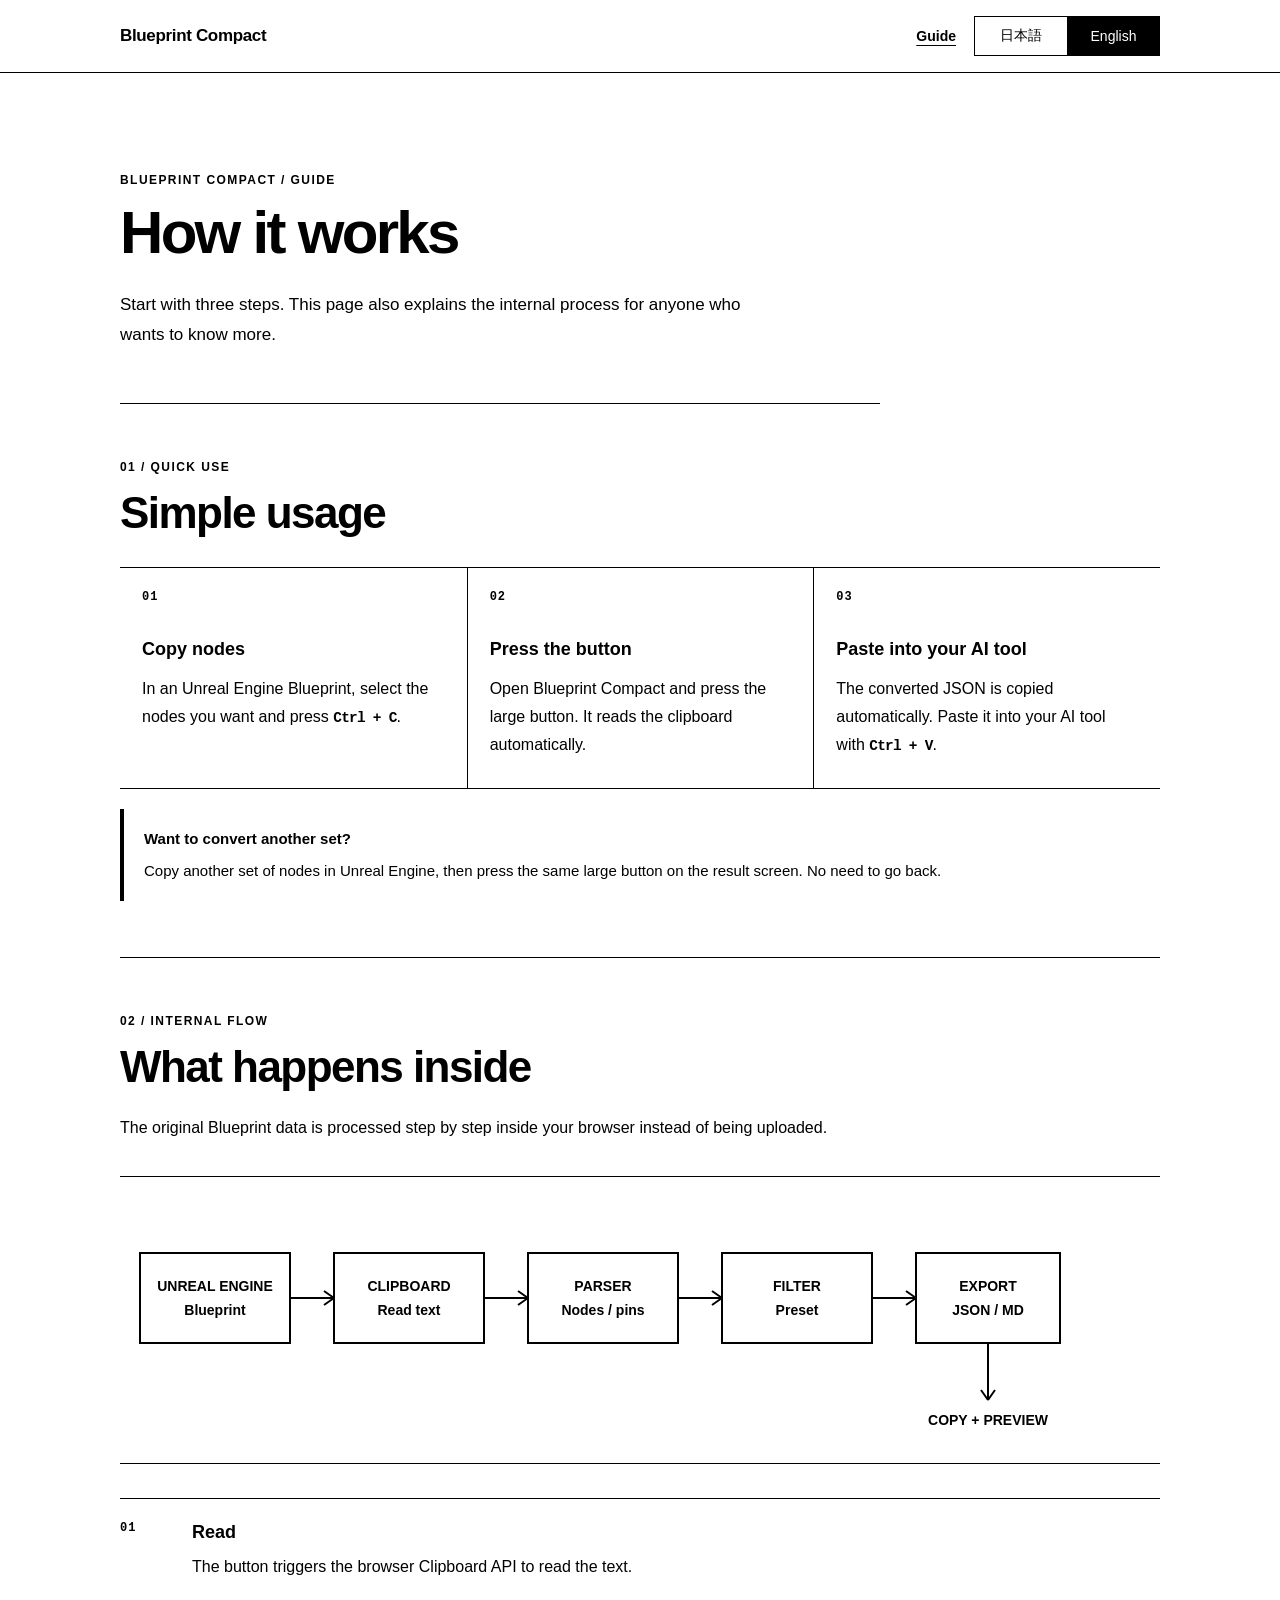
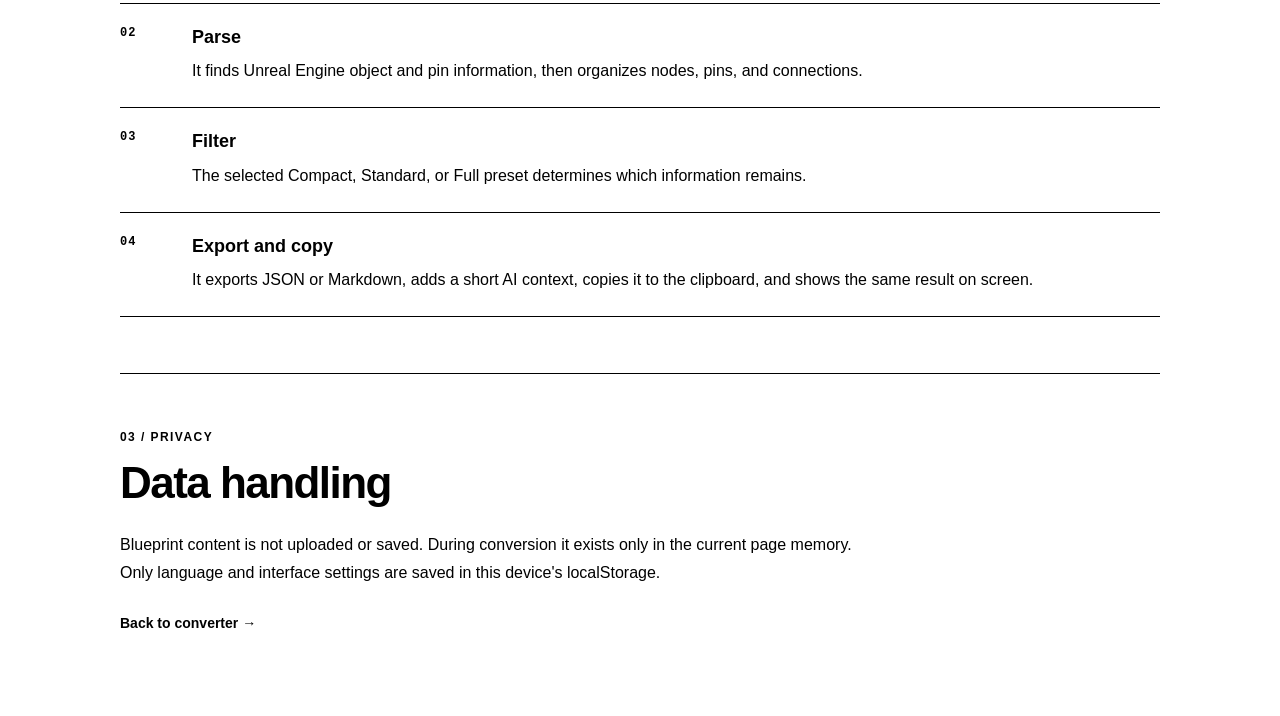
==== guide.html @ af779fa2 "Add bilingual usage and architecture guide" ====
<!doctype html>
<html lang="ja" data-language="ja">
  <head>
    <meta charset="utf-8">
    <meta name="viewport" content="width=device-width, initial-scale=1">
    <meta name="description" content="Learn how Blueprint Compact works and how to convert Unreal Engine Blueprint clipboard data into AI-ready text.">
    <meta name="color-scheme" content="light">
    <title>Guide — Blueprint Compact</title>
    <link rel="icon" type="image/svg+xml" href="data:image/svg+xml,%3Csvg xmlns='http://www.w3.org/2000/svg' viewBox='0 0 32 32'%3E%3Crect width='32' height='32' fill='white'/%3E%3Cpath d='M7 7h7v7H7zm11 11h7v7h-7zM14 10h4v2h-4zm4 2h2v6h-2z' fill='black'/%3E%3Crect x='1' y='1' width='30' height='30' fill='none' stroke='black' stroke-width='2'/%3E%3C/svg%3E">
    <link rel="stylesheet" href="style.css">
    <script src="guide.js" defer></script>
  </head>
  <body>
    <header class="site-header">
      <div class="header-inner">
        <a class="wordmark" href="./" aria-label="Blueprint Compact home">Blueprint Compact</a>
        <div class="header-actions">
          <a class="guide-link is-current" href="guide.html">
            <span data-i18n-lang="ja">使い方・仕組み</span>
            <span data-i18n-lang="en">Guide</span>
          </a>
          <div class="language-switch" role="group" aria-label="Language">
            <button type="button" class="language-button" data-language-button="ja" aria-pressed="true">日本語</button>
            <button type="button" class="language-button" data-language-button="en" aria-pressed="false">English</button>
          </div>
        </div>
      </div>
    </header>

    <main class="guide-shell">
      <section class="guide-hero">
        <p class="eyebrow">BLUEPRINT COMPACT / GUIDE</p>
        <h1>
          <span data-i18n-lang="ja">使い方と仕組み</span>
          <span data-i18n-lang="en">How it works</span>
        </h1>
        <p class="guide-lead">
          <span data-i18n-lang="ja">最初は3ステップだけ。もっと知りたい人向けに、ページ内部の処理も簡単に説明します。</span>
          <span data-i18n-lang="en">Start with three steps. This page also explains the internal process for anyone who wants to know more.</span>
        </p>
      </section>

      <section class="guide-section" aria-labelledby="guide-use-title">
        <div class="guide-section-heading">
          <p class="eyebrow">01 / QUICK USE</p>
          <h2 id="guide-use-title">
            <span data-i18n-lang="ja">簡単な使い方</span>
            <span data-i18n-lang="en">Simple usage</span>
          </h2>
        </div>
        <div class="usage-steps">
          <article class="usage-step">
            <span class="step-number">01</span>
            <h3><span data-i18n-lang="ja">ノードをコピー</span><span data-i18n-lang="en">Copy nodes</span></h3>
            <p><span data-i18n-lang="ja">Unreal EngineのBlueprintで、変換したいノードを選択して<kbd>Ctrl + C</kbd>。</span><span data-i18n-lang="en">In an Unreal Engine Blueprint, select the nodes you want and press <kbd>Ctrl + C</kbd>.</span></p>
          </article>
          <article class="usage-step">
            <span class="step-number">02</span>
            <h3><span data-i18n-lang="ja">ボタンを押す</span><span data-i18n-lang="en">Press the button</span></h3>
            <p><span data-i18n-lang="ja">Blueprint Compactを開き、大きなボタンを押します。クリップボードから自動で読み取ります。</span><span data-i18n-lang="en">Open Blueprint Compact and press the large button. It reads the clipboard automatically.</span></p>
          </article>
          <article class="usage-step">
            <span class="step-number">03</span>
            <h3><span data-i18n-lang="ja">AIへ貼り付け</span><span data-i18n-lang="en">Paste into your AI tool</span></h3>
            <p><span data-i18n-lang="ja">変換されたJSONが自動でコピーされます。そのままAIの入力欄へ<kbd>Ctrl + V</kbd>。</span><span data-i18n-lang="en">The converted JSON is copied automatically. Paste it into your AI tool with <kbd>Ctrl + V</kbd>.</span></p>
          </article>
        </div>
        <div class="guide-note">
          <strong><span data-i18n-lang="ja">別のノードを続けて変換するには？</span><span data-i18n-lang="en">Want to convert another set?</span></strong>
          <span data-i18n-lang="ja">Unreal Engineで別のノードをコピーし、結果画面の同じ大きなボタンを押してください。画面を戻る必要はありません。</span>
          <span data-i18n-lang="en">Copy another set of nodes in Unreal Engine, then press the same large button on the result screen. No need to go back.</span>
        </div>
      </section>

      <section class="guide-section" aria-labelledby="guide-flow-title">
        <div class="guide-section-heading">
          <p class="eyebrow">02 / INTERNAL FLOW</p>
          <h2 id="guide-flow-title">
            <span data-i18n-lang="ja">内部で起きていること</span>
            <span data-i18n-lang="en">What happens inside</span>
          </h2>
        </div>
        <p class="section-copy">
          <span data-i18n-lang="ja">Blueprintの元データをそのまま送信するのではなく、ブラウザ内で順番に処理しています。</span>
          <span data-i18n-lang="en">The original Blueprint data is processed step by step inside your browser instead of being uploaded.</span>
        </p>

        <div class="flow-diagram" role="img" aria-label="Unreal Engine to clipboard, parser, filter, exporter, then clipboard and preview">
          <svg viewBox="0 0 960 260" aria-hidden="true" focusable="false">
            <line x1="170" y1="103" x2="214" y2="103"></line>
            <line x1="364" y1="103" x2="408" y2="103"></line>
            <line x1="558" y1="103" x2="602" y2="103"></line>
            <line x1="752" y1="103" x2="796" y2="103"></line>
            <path d="M214 103l-10-7m10 7l-10 7M408 103l-10-7m10 7l-10 7M602 103l-10-7m10 7l-10 7M796 103l-10-7m10 7l-10 7"></path>
            <rect x="20" y="58" width="150" height="90"></rect>
            <rect x="214" y="58" width="150" height="90"></rect>
            <rect x="408" y="58" width="150" height="90"></rect>
            <rect x="602" y="58" width="150" height="90"></rect>
            <rect x="796" y="58" width="144" height="90"></rect>
            <text x="95" y="96">UNREAL ENGINE</text>
            <text x="95" y="120">Blueprint</text>
            <text x="289" y="96">CLIPBOARD</text>
            <text x="289" y="120">Read text</text>
            <text x="483" y="96">PARSER</text>
            <text x="483" y="120">Nodes / pins</text>
            <text x="677" y="96">FILTER</text>
            <text x="677" y="120">Preset</text>
            <text x="868" y="96">EXPORT</text>
            <text x="868" y="120">JSON / MD</text>
            <line x1="868" y1="148" x2="868" y2="205"></line>
            <path d="M868 205l-7-10m7 10l7-10"></path>
            <text x="868" y="230">COPY + PREVIEW</text>
          </svg>
        </div>

        <div class="process-list">
          <article class="process-row"><span class="step-number">01</span><div><h3><span data-i18n-lang="ja">読み取り</span><span data-i18n-lang="en">Read</span></h3><p><span data-i18n-lang="ja">ボタン操作をきっかけに、ブラウザのClipboard APIからテキストを読み取ります。</span><span data-i18n-lang="en">The button triggers the browser Clipboard API to read the text.</span></p></div></article>
          <article class="process-row"><span class="step-number">02</span><div><h3><span data-i18n-lang="ja">解析</span><span data-i18n-lang="en">Parse</span></h3><p><span data-i18n-lang="ja">Unreal EngineのBegin ObjectやPin情報を見つけ、ノード・ピン・接続関係に整理します。</span><span data-i18n-lang="en">It finds Unreal Engine object and pin information, then organizes nodes, pins, and connections.</span></p></div></article>
          <article class="process-row"><span class="step-number">03</span><div><h3><span data-i18n-lang="ja">整理</span><span data-i18n-lang="en">Filter</span></h3><p><span data-i18n-lang="ja">Compact／Standard／Fullの設定に合わせて、出力する情報を選びます。</span><span data-i18n-lang="en">The selected Compact, Standard, or Full preset determines which information remains.</span></p></div></article>
          <article class="process-row"><span class="step-number">04</span><div><h3><span data-i18n-lang="ja">出力・コピー</span><span data-i18n-lang="en">Export and copy</span></h3><p><span data-i18n-lang="ja">JSONまたはMarkdownへ変換し、AI向け説明文を加えてクリップボードへ保存します。同じ内容を画面にも表示します。</span><span data-i18n-lang="en">It exports JSON or Markdown, adds a short AI context, copies it to the clipboard, and shows the same result on screen.</span></p></div></article>
        </div>
      </section>

      <section class="guide-section privacy-guide" aria-labelledby="guide-privacy-title">
        <div class="guide-section-heading">
          <p class="eyebrow">03 / PRIVACY</p>
          <h2 id="guide-privacy-title">
            <span data-i18n-lang="ja">データの扱い</span>
            <span data-i18n-lang="en">Data handling</span>
          </h2>
        </div>
        <p class="section-copy">
          <span data-i18n-lang="ja">Blueprintの内容はサーバーへ送信せず、保存もしません。変換中は現在のページのメモリ上だけで扱います。言語や設定だけは、この端末のlocalStorageに保存されます。</span>
          <span data-i18n-lang="en">Blueprint content is not uploaded or saved. During conversion it exists only in the current page memory. Only language and interface settings are saved in this device's localStorage.</span>
        </p>
        <a class="back-link" href="./">
          <span data-i18n-lang="ja">変換ページへ戻る →</span>
          <span data-i18n-lang="en">Back to converter →</span>
        </a>
      </section>
    </main>
  </body>
</html>
---- style.css ----
:root {
  --black: #000000;
  --white: #ffffff;
  --content-width: 1040px;
  --focus-width: 3px;
  font-family: Arial, Helvetica, "Noto Sans JP", sans-serif;
  color: var(--black);
  background: var(--white);
  font-synthesis: none;
  text-rendering: optimizeLegibility;
  -webkit-font-smoothing: antialiased;
}

* {
  box-sizing: border-box;
}

html {
  min-width: 320px;
  background: var(--white);
}

body {
  min-height: 100vh;
  margin: 0;
  background: var(--white);
  color: var(--black);
}

button,
select {
  font: inherit;
  color: inherit;
}

button,
select,
.paste-zone {
  border-radius: 0;
}

button {
  cursor: pointer;
}

button:focus-visible,
select:focus-visible,
.paste-zone:focus-visible,
pre:focus-visible {
  outline: var(--focus-width) solid var(--black);
  outline-offset: 3px;
}

[hidden] {
  display: none !important;
}

html[data-language="ja"] [data-i18n-lang="en"] {
  display: none;
}

html[data-language="en"] [data-i18n-lang="ja"] {
  display: none;
}

.site-header {
  border-bottom: 1px solid var(--black);
}

.header-inner {
  width: min(calc(100% - 40px), var(--content-width));
  min-height: 72px;
  margin: 0 auto;
  display: flex;
  align-items: center;
  justify-content: space-between;
  gap: 24px;
}

.header-actions {
  display: flex;
  align-items: center;
  gap: 18px;
}

.guide-link,
.text-link,
.back-link {
  color: var(--black);
  font-size: 0.875rem;
  font-weight: 700;
  text-decoration: none;
}

.guide-link:hover,
.text-link:hover,
.back-link:hover {
  text-decoration: underline;
  text-underline-offset: 4px;
}

.guide-link.is-current {
  text-decoration: underline;
  text-underline-offset: 4px;
}

.wordmark {
  color: var(--black);
  font-size: 1.0625rem;
  font-weight: 700;
  letter-spacing: -0.02em;
  text-decoration: none;
}

.language-switch {
  display: grid;
  grid-template-columns: 1fr 1fr;
  border: 1px solid var(--black);
}

.language-button {
  min-width: 92px;
  min-height: 38px;
  padding: 8px 14px;
  border: 0;
  border-left: 1px solid var(--black);
  background: var(--white);
  font-size: 0.875rem;
}

.language-button:first-child {
  border-left: 0;
}

.language-button[aria-pressed="true"] {
  background: var(--black);
  color: var(--white);
}

.app-shell {
  width: min(calc(100% - 40px), var(--content-width));
  margin: 0 auto;
  padding: clamp(56px, 9vw, 108px) 0 48px;
}

.section-intro {
  max-width: 720px;
}

.eyebrow {
  margin: 0 0 14px;
  font-size: 0.75rem;
  font-weight: 700;
  letter-spacing: 0.12em;
}

h1 {
  margin: 0;
  font-size: clamp(2rem, 5vw, 3.75rem);
  font-weight: 700;
  line-height: 1.08;
  letter-spacing: -0.045em;
}

.intro-copy {
  margin: 24px 0 0;
  font-size: 1rem;
  line-height: 1.75;
}

.paste-zone {
  min-height: 350px;
  margin-top: 52px;
  padding: 44px 24px;
  border: 1px solid var(--black);
  display: flex;
  flex-direction: column;
  align-items: center;
  justify-content: center;
  text-align: center;
  transition: background-color 100ms ease, color 100ms ease;
}

.paste-zone.is-receiving {
  background: var(--black);
  color: var(--white);
}

.paste-zone.is-receiving .action-hint {
  color: var(--white);
}

kbd {
  font-family: "SFMono-Regular", Consolas, "Liberation Mono", monospace;
  font-size: clamp(1.75rem, 5vw, 3.5rem);
  font-weight: 700;
  letter-spacing: -0.05em;
}

.paste-label {
  margin: 18px 0 24px;
  font-size: 1rem;
}

.action-hint,
.action-status,
.output-note {
  color: var(--black);
  font-family: "SFMono-Regular", Consolas, "Liberation Mono", monospace;
  font-size: 0.75rem;
  line-height: 1.5;
}

.action-hint {
  margin: 18px 0 0;
}

.quick-start {
  margin-top: 44px;
  padding-top: 24px;
  border-top: 1px solid var(--black);
}

.quick-start-heading {
  display: flex;
  align-items: flex-end;
  justify-content: space-between;
  gap: 24px;
}

.quick-start h2 {
  margin-top: 0;
}

.quick-grid {
  display: grid;
  grid-template-columns: repeat(3, minmax(0, 1fr));
  margin-top: 20px;
  border-top: 1px solid var(--black);
  border-bottom: 1px solid var(--black);
}

.quick-step {
  min-height: 92px;
  padding: 16px;
  border-left: 1px solid var(--black);
  display: flex;
  flex-direction: column;
  justify-content: space-between;
  gap: 15px;
  font-size: 0.9375rem;
  line-height: 1.45;
}

.quick-step:first-child {
  border-left: 0;
}

.step-number {
  display: block;
  font-family: "SFMono-Regular", Consolas, "Liberation Mono", monospace;
  font-size: 0.75rem;
  font-weight: 700;
  letter-spacing: 0.08em;
}

.primary-button,
.secondary-button {
  min-height: 52px;
  border: 1px solid var(--black);
  padding: 13px 24px;
  font-weight: 700;
}

.primary-button {
  width: 100%;
  background: var(--black);
  color: var(--white);
  font-size: 1rem;
}

.primary-button:hover {
  background: var(--white);
  color: var(--black);
}

.convert-cta {
  width: min(100%, 620px);
  min-height: 84px;
  border: 1px solid var(--black);
  padding: 18px 28px;
  background: var(--black);
  color: var(--white);
  font-size: clamp(1.05rem, 2.4vw, 1.3rem);
  font-weight: 700;
  letter-spacing: -0.02em;
  transition: background-color 120ms ease, color 120ms ease;
}

.convert-cta:hover {
  background: var(--white);
  color: var(--black);
}

.convert-cta:active {
  transform: translateY(1px);
}

.convert-feedback {
  display: none;
}

.is-copied .convert-default {
  display: none;
}

.is-copied .convert-feedback {
  display: inline;
}

.secondary-button {
  background: var(--white);
  color: var(--black);
}

.secondary-button:hover,
.action-cell:hover,
.disclosure-button:hover {
  background: var(--black);
  color: var(--white);
}

.result-heading {
  display: flex;
  align-items: flex-end;
  justify-content: space-between;
  gap: 32px;
}

.repeat-action {
  margin-top: 30px;
}

.repeat-action .convert-cta {
  width: 100%;
}

.action-status {
  min-height: 18px;
  margin: 11px 0 0;
  text-align: center;
}

.graph-counts {
  margin: 0 0 4px;
  white-space: nowrap;
  font-family: "SFMono-Regular", Consolas, "Liberation Mono", monospace;
  font-size: 0.875rem;
}

.count-divider {
  margin: 0 8px;
}

.copy-feedback,
.action-feedback {
  display: none;
}

.is-copied .copy-default,
.is-copied .action-default {
  display: none;
}

.is-copied .copy-feedback,
.is-copied .action-feedback {
  display: inline;
}

.control-grid {
  margin-top: 26px;
  display: grid;
  grid-template-columns: repeat(2, minmax(0, 1fr));
  border: 1px solid var(--black);
}

.control-cell {
  min-width: 0;
  min-height: 92px;
  padding: 15px 16px;
  border: 0;
  border-left: 1px solid var(--black);
  background: var(--white);
  display: flex;
  flex-direction: column;
  align-items: stretch;
  justify-content: space-between;
  gap: 10px;
}

.control-cell:first-child {
  border-left: 0;
}

.control-label {
  font-size: 0.75rem;
  font-weight: 700;
  letter-spacing: 0.06em;
  text-transform: uppercase;
}

.control-value {
  font-size: 1rem;
  font-weight: 700;
  text-align: left;
}

select {
  width: 100%;
  min-height: 34px;
  padding: 4px 26px 4px 0;
  border: 0;
  border-bottom: 1px solid var(--black);
  background: var(--white);
  font-size: 1rem;
  font-weight: 700;
}

.action-cell {
  cursor: pointer;
  text-align: left;
}

.output-section {
  margin-top: 30px;
  padding-top: 28px;
  border-top: 1px solid var(--black);
}

.output-heading {
  display: flex;
  align-items: flex-end;
  justify-content: space-between;
  gap: 28px;
}

h2 {
  margin: 0;
  font-size: clamp(1.4rem, 3vw, 2rem);
  line-height: 1.15;
  letter-spacing: -0.035em;
}

.format-switch {
  display: grid;
  grid-template-columns: repeat(3, minmax(0, 1fr));
  border: 1px solid var(--black);
}

.format-button {
  min-height: 42px;
  min-width: 104px;
  padding: 8px 14px;
  border: 0;
  border-left: 1px solid var(--black);
  background: var(--white);
  font-size: 0.8125rem;
  font-weight: 700;
}

.format-button:first-child {
  border-left: 0;
}

.format-button[aria-pressed="true"] {
  background: var(--black);
  color: var(--white);
}

.format-button:hover {
  background: var(--black);
  color: var(--white);
}

.output-section pre {
  max-height: 460px;
  margin-top: 18px;
}

.output-actions {
  display: flex;
  align-items: center;
  gap: 18px;
  margin-top: 14px;
}

.output-actions .primary-button {
  width: auto;
  min-width: 190px;
}

.output-note {
  margin: 0;
}

.guide-shell {
  width: min(calc(100% - 40px), var(--content-width));
  margin: 0 auto;
  padding: clamp(56px, 9vw, 100px) 0 72px;
}

.guide-hero {
  max-width: 760px;
  padding-bottom: 54px;
  border-bottom: 1px solid var(--black);
}

.guide-lead {
  max-width: 650px;
  margin: 24px 0 0;
  font-size: 1.0625rem;
  line-height: 1.75;
}

.guide-section {
  padding: 56px 0;
  border-bottom: 1px solid var(--black);
}

.guide-section-heading {
  max-width: 720px;
}

.guide-section-heading h2 {
  margin-top: 0;
  font-size: clamp(1.75rem, 4vw, 2.75rem);
}

.usage-steps {
  display: grid;
  grid-template-columns: repeat(3, minmax(0, 1fr));
  margin-top: 28px;
  border-top: 1px solid var(--black);
  border-bottom: 1px solid var(--black);
}

.usage-step {
  min-height: 220px;
  padding: 22px;
  border-left: 1px solid var(--black);
}

.usage-step:first-child {
  border-left: 0;
}

.usage-step h3,
.process-row h3 {
  margin: 34px 0 14px;
  font-size: 1.125rem;
  line-height: 1.3;
}

.usage-step p,
.process-row p,
.section-copy {
  margin: 0;
  font-size: 1rem;
  line-height: 1.75;
}

.usage-step kbd {
  font-size: 0.9em;
}

.guide-note {
  margin-top: 20px;
  padding: 18px 20px;
  border-left: 4px solid var(--black);
  display: grid;
  gap: 8px;
  font-size: 0.9375rem;
  line-height: 1.6;
}

.section-copy {
  max-width: 760px;
  margin-top: 22px;
}

.flow-diagram {
  margin-top: 34px;
  padding: 18px 0 8px;
  border-top: 1px solid var(--black);
  border-bottom: 1px solid var(--black);
  overflow-x: auto;
}

.flow-diagram svg {
  display: block;
  width: 960px;
  max-width: none;
  height: auto;
}

.flow-diagram rect,
.flow-diagram line,
.flow-diagram path {
  fill: var(--white);
  stroke: var(--black);
  stroke-width: 2;
}

.flow-diagram line,
.flow-diagram path {
  fill: none;
}

.flow-diagram text {
  fill: var(--black);
  font-family: Arial, Helvetica, sans-serif;
  font-size: 14px;
  font-weight: 700;
  text-anchor: middle;
}

.process-list {
  margin-top: 34px;
}

.process-row {
  display: grid;
  grid-template-columns: 52px 1fr;
  gap: 20px;
  padding: 22px 0;
  border-bottom: 1px solid var(--black);
}

.process-row:first-child {
  border-top: 1px solid var(--black);
}

.process-row h3 {
  margin: 0 0 8px;
}

.privacy-guide {
  padding-bottom: 12px;
  border-bottom: 0;
}

.back-link {
  display: inline-block;
  margin-top: 28px;
}

.size-row {
  min-height: 60px;
  padding: 17px 0;
  border-bottom: 1px solid var(--black);
  display: flex;
  align-items: center;
  justify-content: space-between;
  gap: 24px;
  font-family: "SFMono-Regular", Consolas, "Liberation Mono", monospace;
  font-size: 0.9375rem;
}

.size-row p {
  margin: 0;
}

.size-arrow {
  margin: 0 12px;
}

#reduction-value {
  font-weight: 700;
}

.disclosure-list {
  border-bottom: 1px solid var(--black);
}

.disclosure {
  border-top: 1px solid var(--black);
}

.disclosure:first-child {
  border-top: 0;
}

.disclosure-button {
  width: 100%;
  min-height: 60px;
  padding: 16px 0;
  border: 0;
  background: var(--white);
  display: flex;
  align-items: center;
  justify-content: space-between;
  gap: 20px;
  font-weight: 700;
  text-align: left;
}

.disclosure-symbol {
  width: 24px;
  flex: 0 0 auto;
  font-family: "SFMono-Regular", Consolas, monospace;
  font-size: 1.375rem;
  font-weight: 400;
  text-align: center;
}

.disclosure-panel {
  padding: 0 0 22px;
}

pre {
  max-height: 440px;
  margin: 0;
  padding: 22px;
  overflow: auto;
  border: 1px solid var(--black);
  background: var(--white);
  color: var(--black);
  font-family: "SFMono-Regular", Consolas, "Liberation Mono", monospace;
  font-size: 0.8125rem;
  line-height: 1.65;
  white-space: pre;
  tab-size: 2;
}

.settings-panel {
  display: grid;
  grid-template-columns: 1fr 1fr;
  gap: 36px;
}

.settings-panel[hidden] {
  display: none;
}

fieldset {
  margin: 0;
  padding: 0;
  border: 0;
}

legend {
  width: 100%;
  margin-bottom: 14px;
  padding-bottom: 10px;
  border-bottom: 1px solid var(--black);
  font-size: 0.75rem;
  font-weight: 700;
  letter-spacing: 0.08em;
  text-transform: uppercase;
}

fieldset label {
  min-height: 38px;
  display: flex;
  align-items: center;
  gap: 10px;
  font-size: 0.9375rem;
  cursor: pointer;
}

input[type="checkbox"] {
  width: 18px;
  height: 18px;
  margin: 0;
  accent-color: var(--black);
}

.inline-message {
  margin: 18px 0 0;
  padding: 14px 16px;
  border: 1px solid var(--black);
  font-size: 0.9375rem;
  line-height: 1.55;
}

.warning-message {
  border-top: 0;
  margin-top: 0;
}

.privacy-note {
  margin: 24px 0 0;
  font-size: 0.8125rem;
  line-height: 1.5;
}

@media (max-width: 720px) {
  .header-inner,
  .app-shell {
    width: min(calc(100% - 28px), var(--content-width));
  }

  .header-inner {
    min-height: 64px;
  }

  .header-actions {
    gap: 12px;
  }

  .language-button {
    min-width: 76px;
    min-height: 36px;
    padding: 7px 10px;
    font-size: 0.8125rem;
  }

  .app-shell {
    padding-top: 52px;
  }

  .paste-zone {
    min-height: 300px;
    margin-top: 38px;
  }

  .result-heading {
    align-items: flex-start;
    flex-direction: column;
    gap: 18px;
  }

  .control-grid {
    grid-template-columns: 1fr 1fr;
  }

  .control-cell {
    border-top: 1px solid var(--black);
  }

  .control-cell:nth-child(-n + 2) {
    border-top: 0;
  }

  .control-cell:nth-child(odd) {
    border-left: 0;
  }

  .control-cell:nth-child(even) {
    border-left: 1px solid var(--black);
  }

  .output-heading {
    align-items: stretch;
    flex-direction: column;
    gap: 18px;
  }

  .format-switch {
    width: 100%;
  }

  .format-button {
    min-width: 0;
    padding: 8px 7px;
  }

  .output-actions {
    align-items: stretch;
    flex-direction: column;
    gap: 10px;
  }

  .output-actions .primary-button {
    width: 100%;
  }

  .settings-panel {
    grid-template-columns: 1fr;
    gap: 28px;
  }

  .quick-grid,
  .usage-steps {
    grid-template-columns: 1fr;
  }

  .quick-step,
  .usage-step {
    border-left: 0;
    border-top: 1px solid var(--black);
  }

  .quick-step:first-child,
  .usage-step:first-child {
    border-top: 0;
  }

  .usage-step {
    min-height: 0;
  }

  .guide-shell {
    width: min(calc(100% - 28px), var(--content-width));
    padding-top: 52px;
  }

  .guide-hero {
    padding-bottom: 40px;
  }

  .guide-section {
    padding: 44px 0;
  }
}

@media (max-width: 460px) {
  .header-inner {
    align-items: flex-start;
    padding: 14px 0;
    flex-direction: column;
    gap: 12px;
  }

  .header-actions {
    width: 100%;
    justify-content: space-between;
  }

  .language-switch {
    width: 100%;
  }

  .language-button {
    min-width: 0;
  }

  h1 {
    font-size: 2.35rem;
  }

  .graph-counts {
    white-space: normal;
    line-height: 1.7;
  }

  .count-divider {
    margin: 0 4px;
  }

  .size-row {
    align-items: flex-start;
    flex-direction: column;
    gap: 7px;
  }
}

@media (prefers-reduced-motion: reduce) {
  *,
  *::before,
  *::after {
    scroll-behavior: auto !important;
    transition-duration: 0.01ms !important;
  }
}
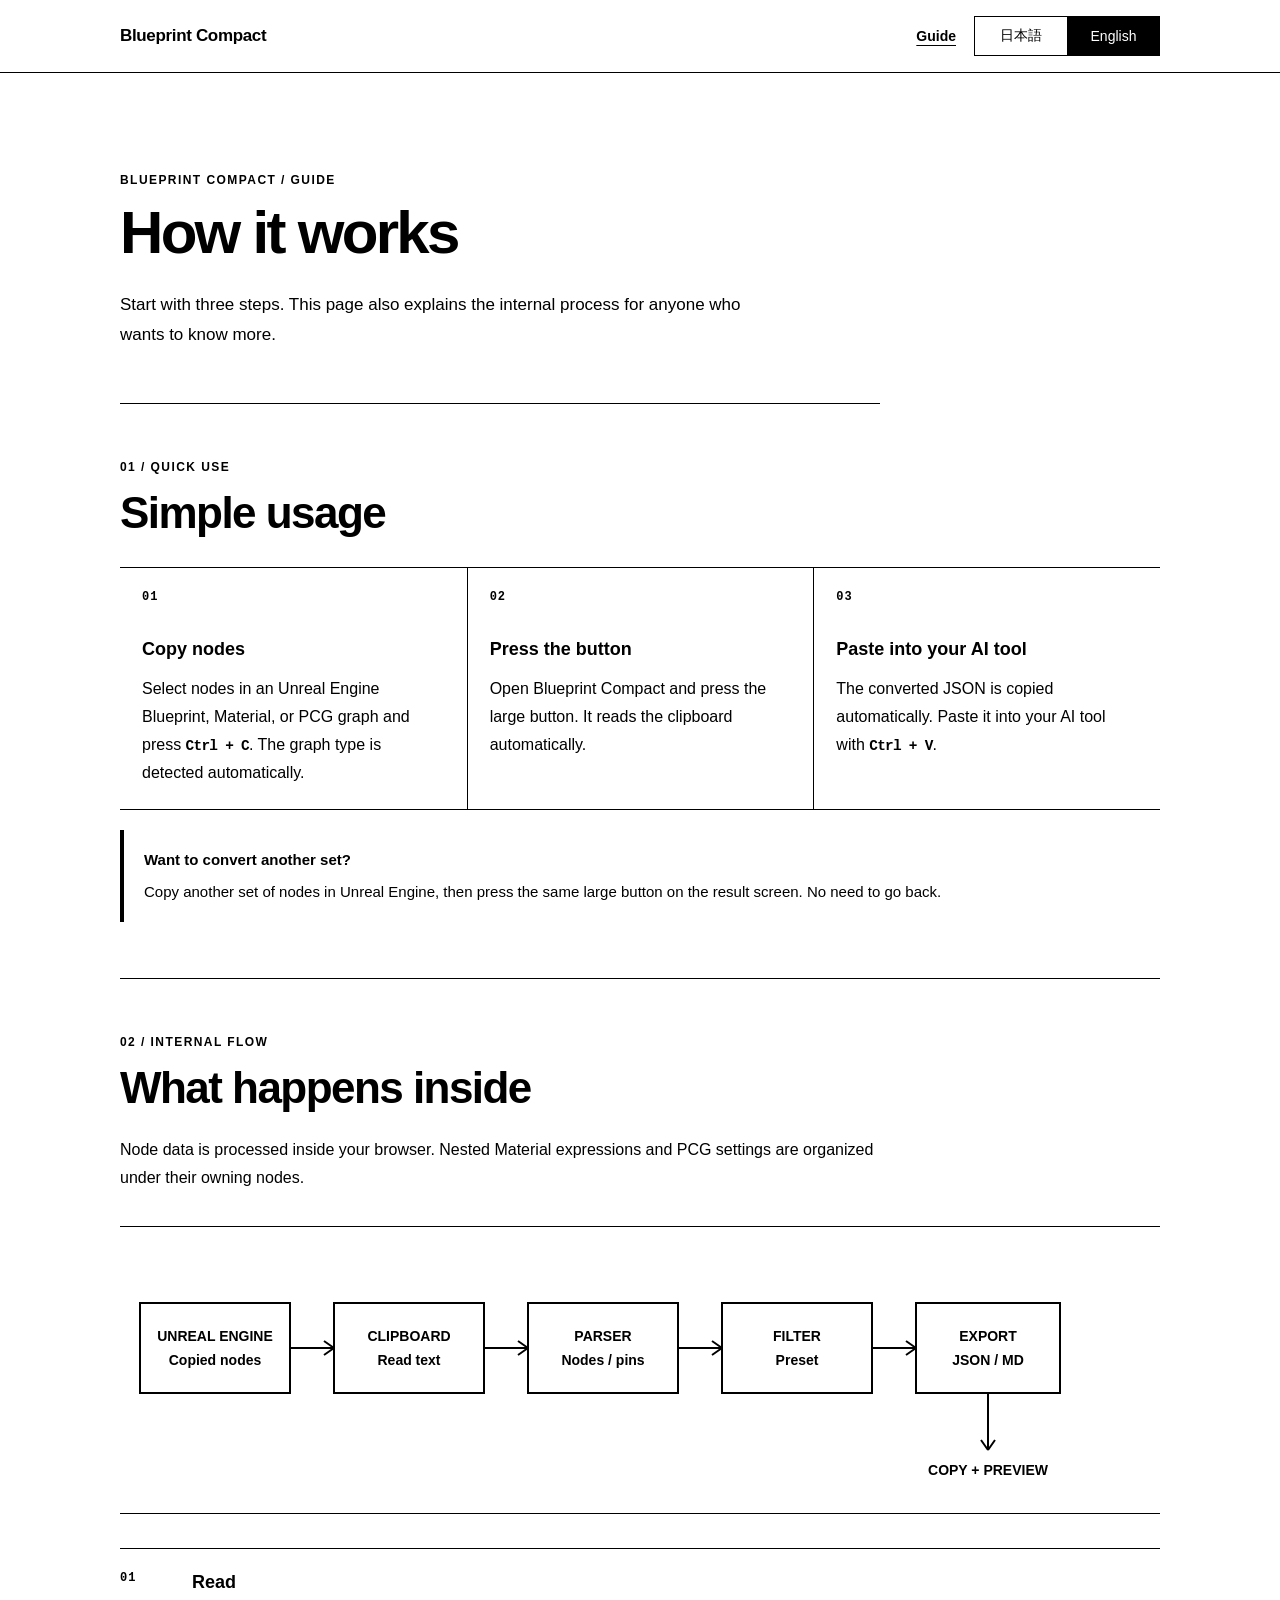
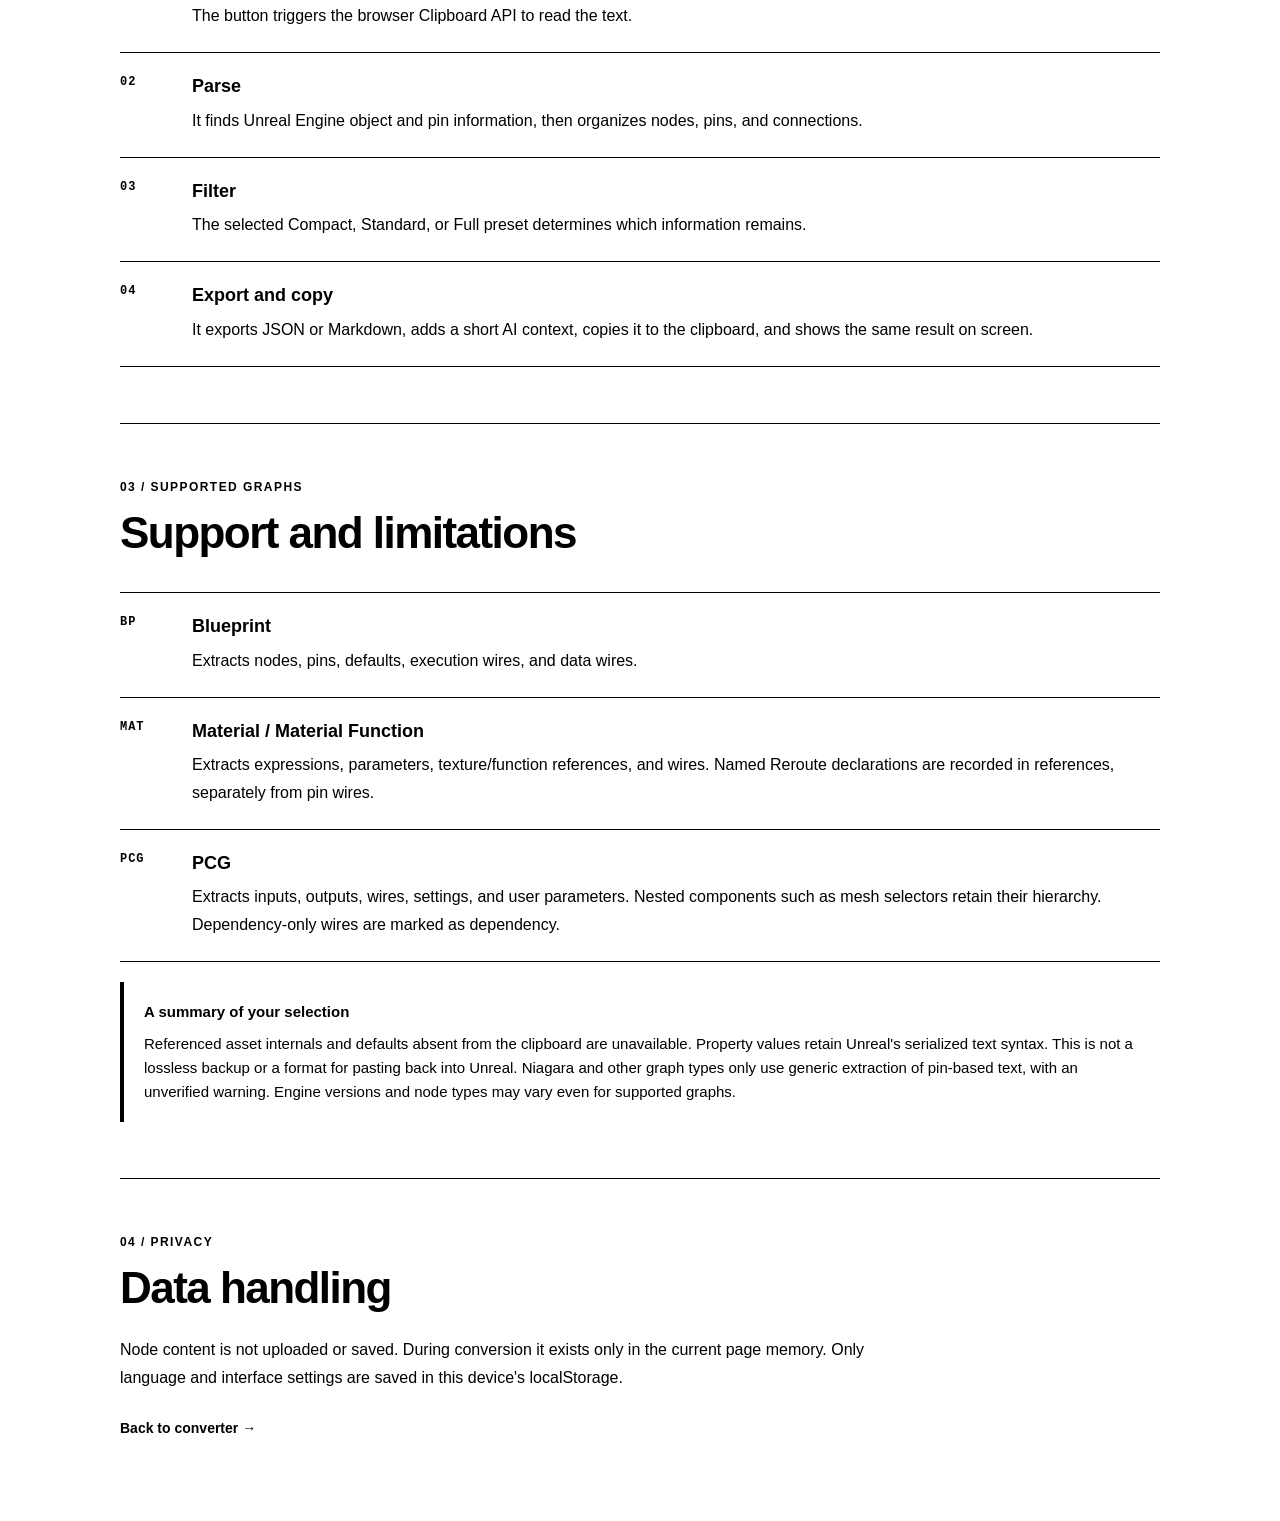
==== commit e929c5b6: "Support Material and PCG graphs with nested settings, references and bilingual guidance" ====
--- a/guide.html
+++ b/guide.html
@@ -52,7 +52,7 @@
           <article class="usage-step">
             <span class="step-number">01</span>
             <h3><span data-i18n-lang="ja">ノードをコピー</span><span data-i18n-lang="en">Copy nodes</span></h3>
-            <p><span data-i18n-lang="ja">Unreal EngineのBlueprintで、変換したいノードを選択して<kbd>Ctrl + C</kbd>。</span><span data-i18n-lang="en">In an Unreal Engine Blueprint, select the nodes you want and press <kbd>Ctrl + C</kbd>.</span></p>
+            <p><span data-i18n-lang="ja">Unreal EngineのBlueprint・Material・PCGで、変換したいノードを選択して<kbd>Ctrl + C</kbd>。種類は自動で判別します。</span><span data-i18n-lang="en">Select nodes in an Unreal Engine Blueprint, Material, or PCG graph and press <kbd>Ctrl + C</kbd>. The graph type is detected automatically.</span></p>
           </article>
           <article class="usage-step">
             <span class="step-number">02</span>
@@ -81,8 +81,8 @@
           </h2>
         </div>
         <p class="section-copy">
-          <span data-i18n-lang="ja">Blueprintの元データをそのまま送信するのではなく、ブラウザ内で順番に処理しています。</span>
-          <span data-i18n-lang="en">The original Blueprint data is processed step by step inside your browser instead of being uploaded.</span>
+          <span data-i18n-lang="ja">ノードの元データはブラウザ内で処理します。MaterialのExpressionやPCGのSettingsなど、入れ子の情報も所有するノードごとに整理します。</span>
+          <span data-i18n-lang="en">Node data is processed inside your browser. Nested Material expressions and PCG settings are organized under their owning nodes.</span>
         </p>
 
         <div class="flow-diagram" role="img" aria-label="Unreal Engine to clipboard, parser, filter, exporter, then clipboard and preview">
@@ -98,18 +98,18 @@
             <rect x="602" y="58" width="150" height="90"></rect>
             <rect x="796" y="58" width="144" height="90"></rect>
             <text x="95" y="96">UNREAL ENGINE</text>
-            <text x="95" y="120">Blueprint</text>
+            <text x="95" y="120"><tspan data-i18n-lang="ja">コピーしたノード</tspan><tspan data-i18n-lang="en">Copied nodes</tspan></text>
             <text x="289" y="96">CLIPBOARD</text>
-            <text x="289" y="120">Read text</text>
+            <text x="289" y="120"><tspan data-i18n-lang="ja">テキスト読み取り</tspan><tspan data-i18n-lang="en">Read text</tspan></text>
             <text x="483" y="96">PARSER</text>
-            <text x="483" y="120">Nodes / pins</text>
+            <text x="483" y="120"><tspan data-i18n-lang="ja">ノード・ピン</tspan><tspan data-i18n-lang="en">Nodes / pins</tspan></text>
             <text x="677" y="96">FILTER</text>
-            <text x="677" y="120">Preset</text>
+            <text x="677" y="120"><tspan data-i18n-lang="ja">プリセット</tspan><tspan data-i18n-lang="en">Preset</tspan></text>
             <text x="868" y="96">EXPORT</text>
             <text x="868" y="120">JSON / MD</text>
             <line x1="868" y1="148" x2="868" y2="205"></line>
             <path d="M868 205l-7-10m7 10l7-10"></path>
-            <text x="868" y="230">COPY + PREVIEW</text>
+            <text x="868" y="230"><tspan data-i18n-lang="ja">コピー + プレビュー</tspan><tspan data-i18n-lang="en">COPY + PREVIEW</tspan></text>
           </svg>
         </div>
 
@@ -121,17 +121,34 @@
         </div>
       </section>
 
+      <section class="guide-section" aria-labelledby="guide-support-title">
+        <div class="guide-section-heading">
+          <p class="eyebrow">03 / SUPPORTED GRAPHS</p>
+          <h2 id="guide-support-title"><span data-i18n-lang="ja">対応範囲と注意点</span><span data-i18n-lang="en">Support and limitations</span></h2>
+        </div>
+        <div class="process-list">
+          <article class="process-row"><span class="step-number">BP</span><div><h3>Blueprint</h3><p><span data-i18n-lang="ja">ノード・ピン・デフォルト値と、実行線・データ線を整理します。</span><span data-i18n-lang="en">Extracts nodes, pins, defaults, execution wires, and data wires.</span></p></div></article>
+          <article class="process-row"><span class="step-number">MAT</span><div><h3>Material / Material Function</h3><p><span data-i18n-lang="ja">Expression、パラメータ、テクスチャ・関数の参照と接続を抽出。Named Rerouteの宣言先は、線とは別のreferencesに残します。</span><span data-i18n-lang="en">Extracts expressions, parameters, texture/function references, and wires. Named Reroute declarations are recorded in references, separately from pin wires.</span></p></div></article>
+          <article class="process-row"><span class="step-number">PCG</span><div><h3>PCG</h3><p><span data-i18n-lang="ja">入出力・接続・Settings・ユーザーパラメータを抽出。内部のMesh Selector等も階層付きで残します。依存関係はdependencyとして区別します。</span><span data-i18n-lang="en">Extracts inputs, outputs, wires, settings, and user parameters. Nested components such as mesh selectors retain their hierarchy. Dependency-only wires are marked as dependency.</span></p></div></article>
+        </div>
+        <div class="guide-note">
+          <strong><span data-i18n-lang="ja">コピー範囲の要約です</span><span data-i18n-lang="en">A summary of your selection</span></strong>
+          <span data-i18n-lang="ja">参照先アセットの内部や、コピーに含まれない既定値は取得できません。設定値はUnrealのテキスト表記で保持します。完全保存やUnrealへの再貼り付け用ではありません。Niagara等はピン付きテキストの汎用抽出のみで、未検証の警告を表示します。対応済みの種類でもエンジンのバージョンやノードによって差があります。</span>
+          <span data-i18n-lang="en">Referenced asset internals and defaults absent from the clipboard are unavailable. Property values retain Unreal's serialized text syntax. This is not a lossless backup or a format for pasting back into Unreal. Niagara and other graph types only use generic extraction of pin-based text, with an unverified warning. Engine versions and node types may vary even for supported graphs.</span>
+        </div>
+      </section>
+
       <section class="guide-section privacy-guide" aria-labelledby="guide-privacy-title">
         <div class="guide-section-heading">
-          <p class="eyebrow">03 / PRIVACY</p>
+          <p class="eyebrow">04 / PRIVACY</p>
           <h2 id="guide-privacy-title">
             <span data-i18n-lang="ja">データの扱い</span>
             <span data-i18n-lang="en">Data handling</span>
           </h2>
         </div>
         <p class="section-copy">
-          <span data-i18n-lang="ja">Blueprintの内容はサーバーへ送信せず、保存もしません。変換中は現在のページのメモリ上だけで扱います。言語や設定だけは、この端末のlocalStorageに保存されます。</span>
-          <span data-i18n-lang="en">Blueprint content is not uploaded or saved. During conversion it exists only in the current page memory. Only language and interface settings are saved in this device's localStorage.</span>
+          <span data-i18n-lang="ja">ノードの内容はサーバーへ送信せず、保存もしません。変換中は現在のページのメモリ上だけで扱います。言語や設定だけは、この端末のlocalStorageに保存されます。</span>
+          <span data-i18n-lang="en">Node content is not uploaded or saved. During conversion it exists only in the current page memory. Only language and interface settings are saved in this device's localStorage.</span>
         </p>
         <a class="back-link" href="./">
           <span data-i18n-lang="ja">変換ページへ戻る →</span>
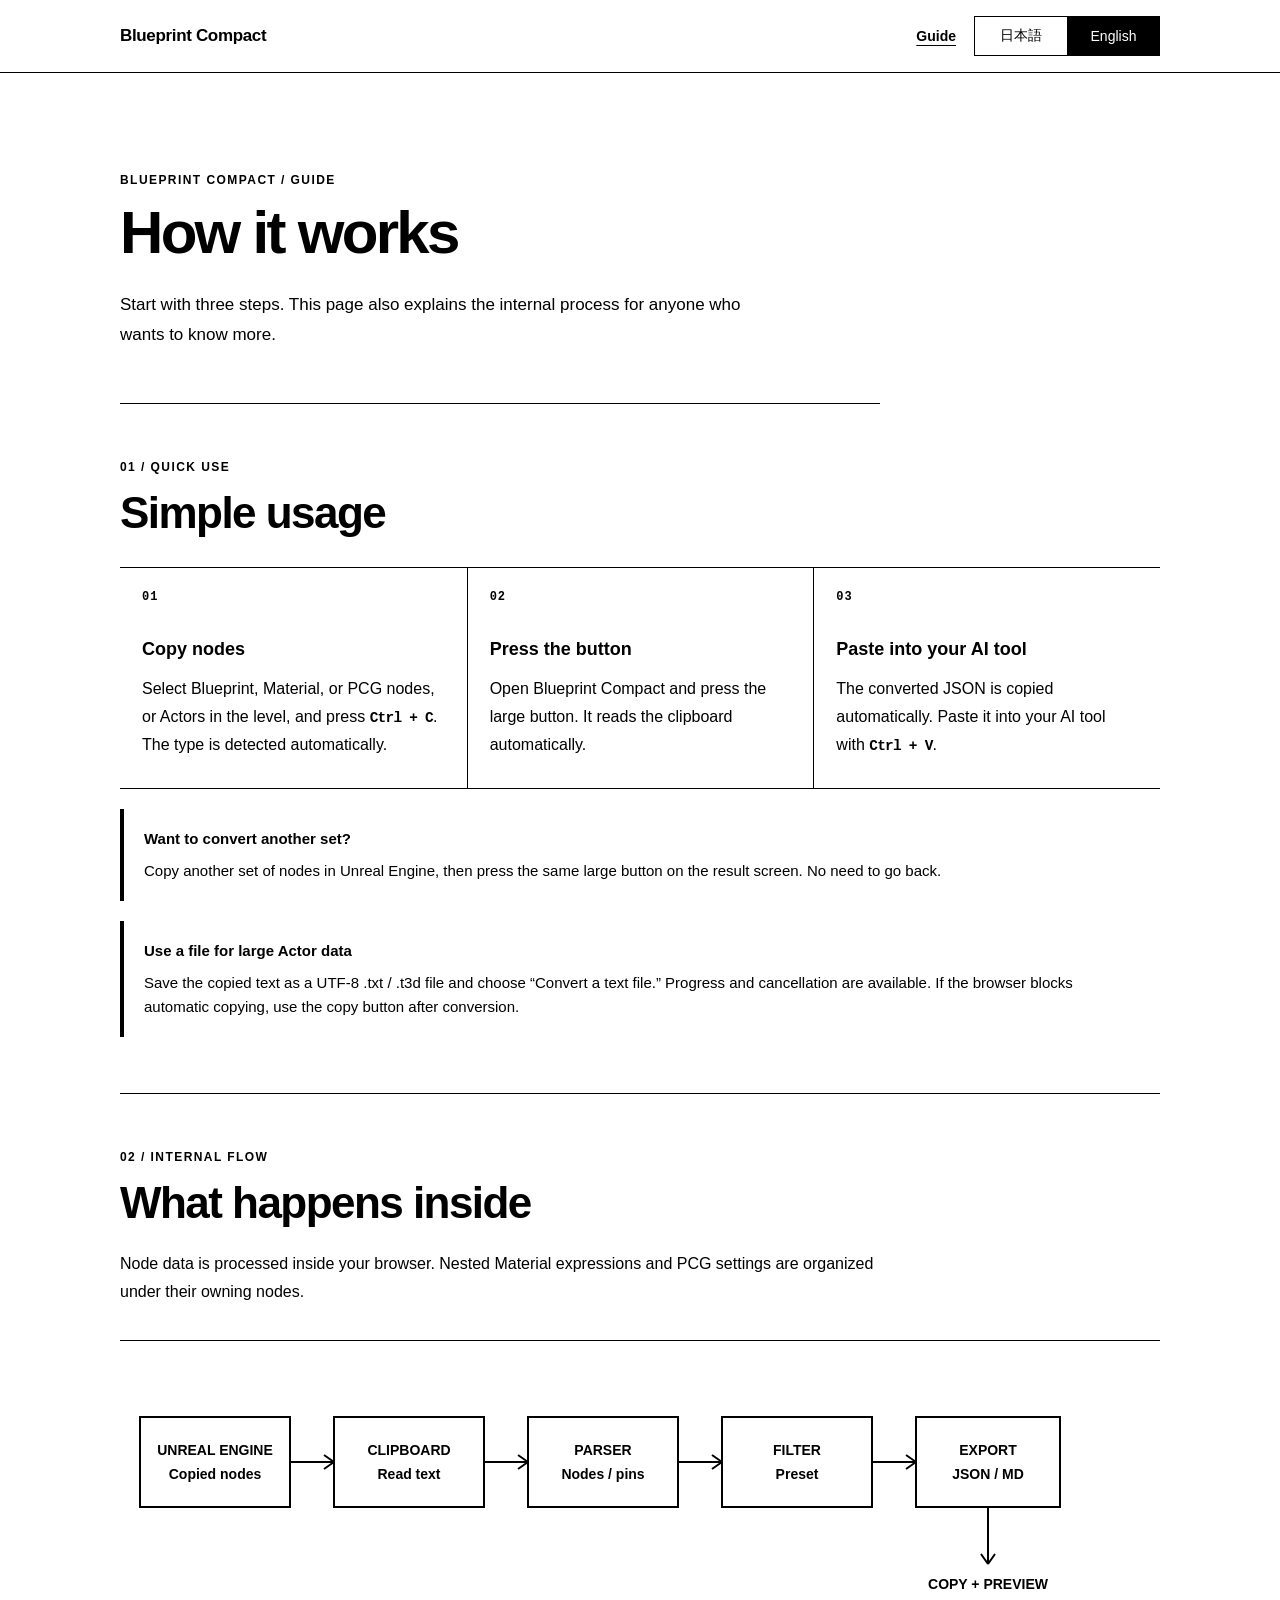
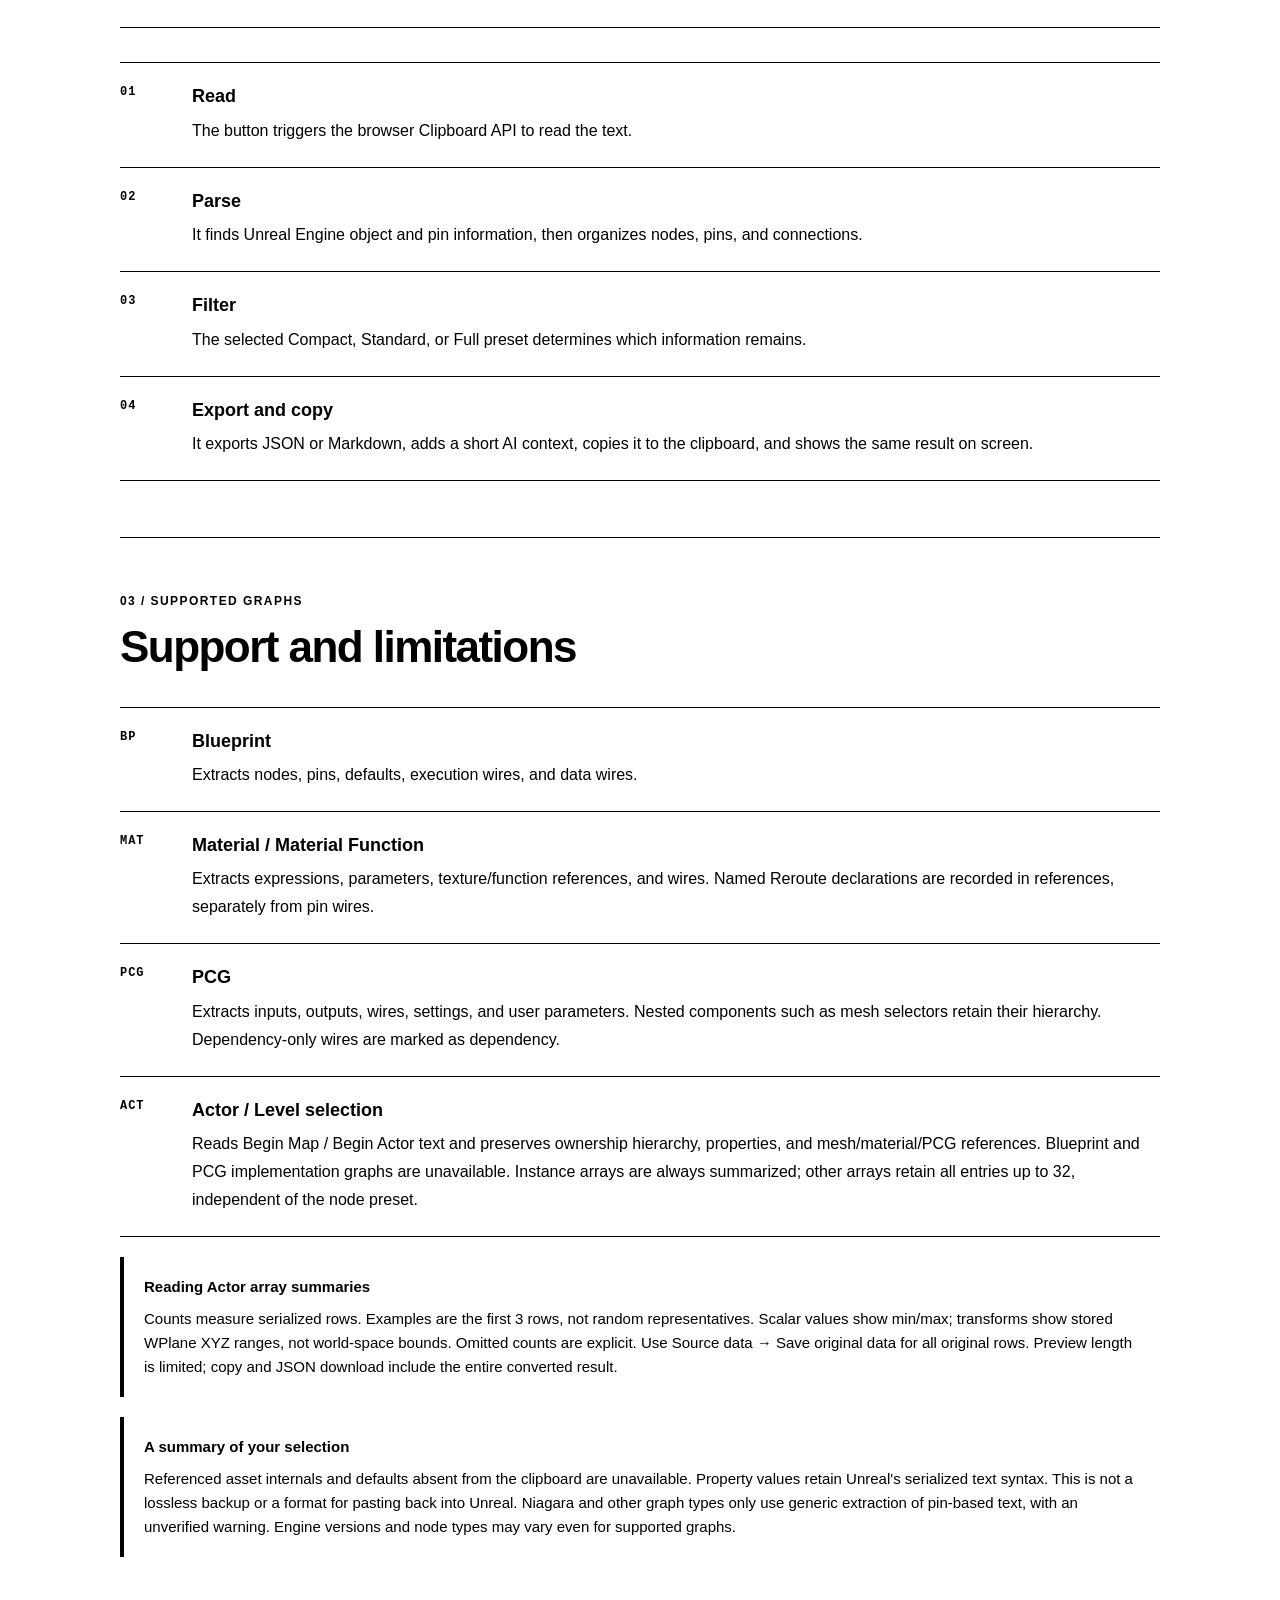
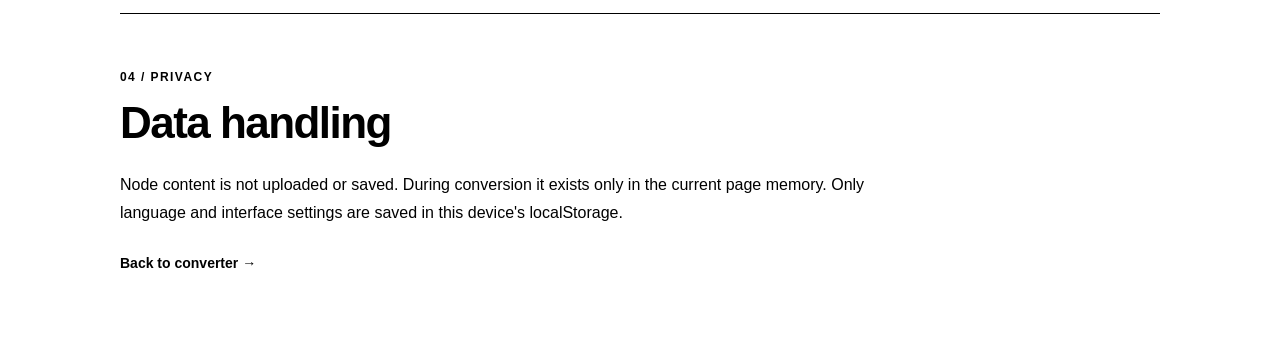
==== commit be8fdd7d: "Add streamed Actor summaries, file input and bilingual large-data workflow" ====
--- a/guide.html
+++ b/guide.html
@@ -52,7 +52,7 @@
           <article class="usage-step">
             <span class="step-number">01</span>
             <h3><span data-i18n-lang="ja">ノードをコピー</span><span data-i18n-lang="en">Copy nodes</span></h3>
-            <p><span data-i18n-lang="ja">Unreal EngineのBlueprint・Material・PCGで、変換したいノードを選択して<kbd>Ctrl + C</kbd>。種類は自動で判別します。</span><span data-i18n-lang="en">Select nodes in an Unreal Engine Blueprint, Material, or PCG graph and press <kbd>Ctrl + C</kbd>. The graph type is detected automatically.</span></p>
+            <p><span data-i18n-lang="ja">Blueprint・Material・PCGのノード、またはレベル上のActorを選択して<kbd>Ctrl + C</kbd>。種類は自動で判別します。</span><span data-i18n-lang="en">Select Blueprint, Material, or PCG nodes, or Actors in the level, and press <kbd>Ctrl + C</kbd>. The type is detected automatically.</span></p>
           </article>
           <article class="usage-step">
             <span class="step-number">02</span>
@@ -69,6 +69,11 @@
           <strong><span data-i18n-lang="ja">別のノードを続けて変換するには？</span><span data-i18n-lang="en">Want to convert another set?</span></strong>
           <span data-i18n-lang="ja">Unreal Engineで別のノードをコピーし、結果画面の同じ大きなボタンを押してください。画面を戻る必要はありません。</span>
           <span data-i18n-lang="en">Copy another set of nodes in Unreal Engine, then press the same large button on the result screen. No need to go back.</span>
+        </div>
+        <div class="guide-note">
+          <strong><span data-i18n-lang="ja">大きなActorデータはファイルでも</span><span data-i18n-lang="en">Use a file for large Actor data</span></strong>
+          <span data-i18n-lang="ja">コピー内容をUTF-8の .txt / .t3d に保存し、「テキストファイルから変換」で読み込めます。処理状況を表示し、中止もできます。コピーがブラウザに拒否された場合は、変換後のコピーボタンを押してください。</span>
+          <span data-i18n-lang="en">Save the copied text as a UTF-8 .txt / .t3d file and choose “Convert a text file.” Progress and cancellation are available. If the browser blocks automatic copying, use the copy button after conversion.</span>
         </div>
       </section>
 
@@ -130,6 +135,12 @@
           <article class="process-row"><span class="step-number">BP</span><div><h3>Blueprint</h3><p><span data-i18n-lang="ja">ノード・ピン・デフォルト値と、実行線・データ線を整理します。</span><span data-i18n-lang="en">Extracts nodes, pins, defaults, execution wires, and data wires.</span></p></div></article>
           <article class="process-row"><span class="step-number">MAT</span><div><h3>Material / Material Function</h3><p><span data-i18n-lang="ja">Expression、パラメータ、テクスチャ・関数の参照と接続を抽出。Named Rerouteの宣言先は、線とは別のreferencesに残します。</span><span data-i18n-lang="en">Extracts expressions, parameters, texture/function references, and wires. Named Reroute declarations are recorded in references, separately from pin wires.</span></p></div></article>
           <article class="process-row"><span class="step-number">PCG</span><div><h3>PCG</h3><p><span data-i18n-lang="ja">入出力・接続・Settings・ユーザーパラメータを抽出。内部のMesh Selector等も階層付きで残します。依存関係はdependencyとして区別します。</span><span data-i18n-lang="en">Extracts inputs, outputs, wires, settings, and user parameters. Nested components such as mesh selectors retain their hierarchy. Dependency-only wires are marked as dependency.</span></p></div></article>
+          <article class="process-row"><span class="step-number">ACT</span><div><h3>Actor / Level selection</h3><p><span data-i18n-lang="ja">Begin Map / Begin Actor形式を読み取り、Actor・Component・Objectの所有階層、設定値、Mesh・Material・PCGなどの参照を保持します。BlueprintやPCGグラフ内部の処理は含まれません。プリセットにかかわらずインスタンス配列は要約し、その他の配列は32件まで全件を保持します。</span><span data-i18n-lang="en">Reads Begin Map / Begin Actor text and preserves ownership hierarchy, properties, and mesh/material/PCG references. Blueprint and PCG implementation graphs are unavailable. Instance arrays are always summarized; other arrays retain all entries up to 32, independent of the node preset.</span></p></div></article>
+        </div>
+        <div class="guide-note">
+          <strong><span data-i18n-lang="ja">Actorの配列要約について</span><span data-i18n-lang="en">Reading Actor array summaries</span></strong>
+          <span data-i18n-lang="ja">件数は記録された行数です。examplesは先頭3件で、ランダムな代表値ではありません。スカラー値は最小・最大、Transformは保存されたWPlaneのXYZ範囲を集計し、ワールド座標とはみなしません。省略件数を明記し、全件は「元データ → 元データを保存」から取得できます。プレビューには長さ制限がありますが、コピー・JSON保存には変換結果の全文を含みます。</span>
+          <span data-i18n-lang="en">Counts measure serialized rows. Examples are the first 3 rows, not random representatives. Scalar values show min/max; transforms show stored WPlane XYZ ranges, not world-space bounds. Omitted counts are explicit. Use Source data → Save original data for all original rows. Preview length is limited; copy and JSON download include the entire converted result.</span>
         </div>
         <div class="guide-note">
           <strong><span data-i18n-lang="ja">コピー範囲の要約です</span><span data-i18n-lang="en">A summary of your selection</span></strong>
--- a/style.css
+++ b/style.css
@@ -963,3 +963,33 @@
     transition-duration: 0.01ms !important;
   }
 }
+.actor-only { display: none; }
+html[data-content-kind="actor"] .actor-only { display: block; }
+html[data-content-kind="actor"] .graph-only { display: none; }
+.file-button {
+  padding: 10px 16px;
+  margin-top: 12px;
+  border: 1px solid currentColor;
+  color: #111;
+  background: white;
+  font: inherit;
+  cursor: pointer;
+}
+.file-button:hover { color: white; background: #111; }
+.file-button:disabled { opacity: 0.5; cursor: wait; }
+.file-hint, .actor-summary-note { font-size: 13px; line-height: 1.7; }
+.actor-summary-note { padding: 16px; border: 1px solid #111; margin: 16px 0; }
+.conversion-progress {
+  position: sticky;
+  top: 8px;
+  z-index: 20;
+  display: flex;
+  justify-content: space-between;
+  align-items: center;
+  gap: 20px;
+  background: white;
+  border: 2px solid #111;
+  padding: 14px 18px;
+  margin-bottom: 16px;
+}
+.conversion-progress[hidden] { display: none; }
